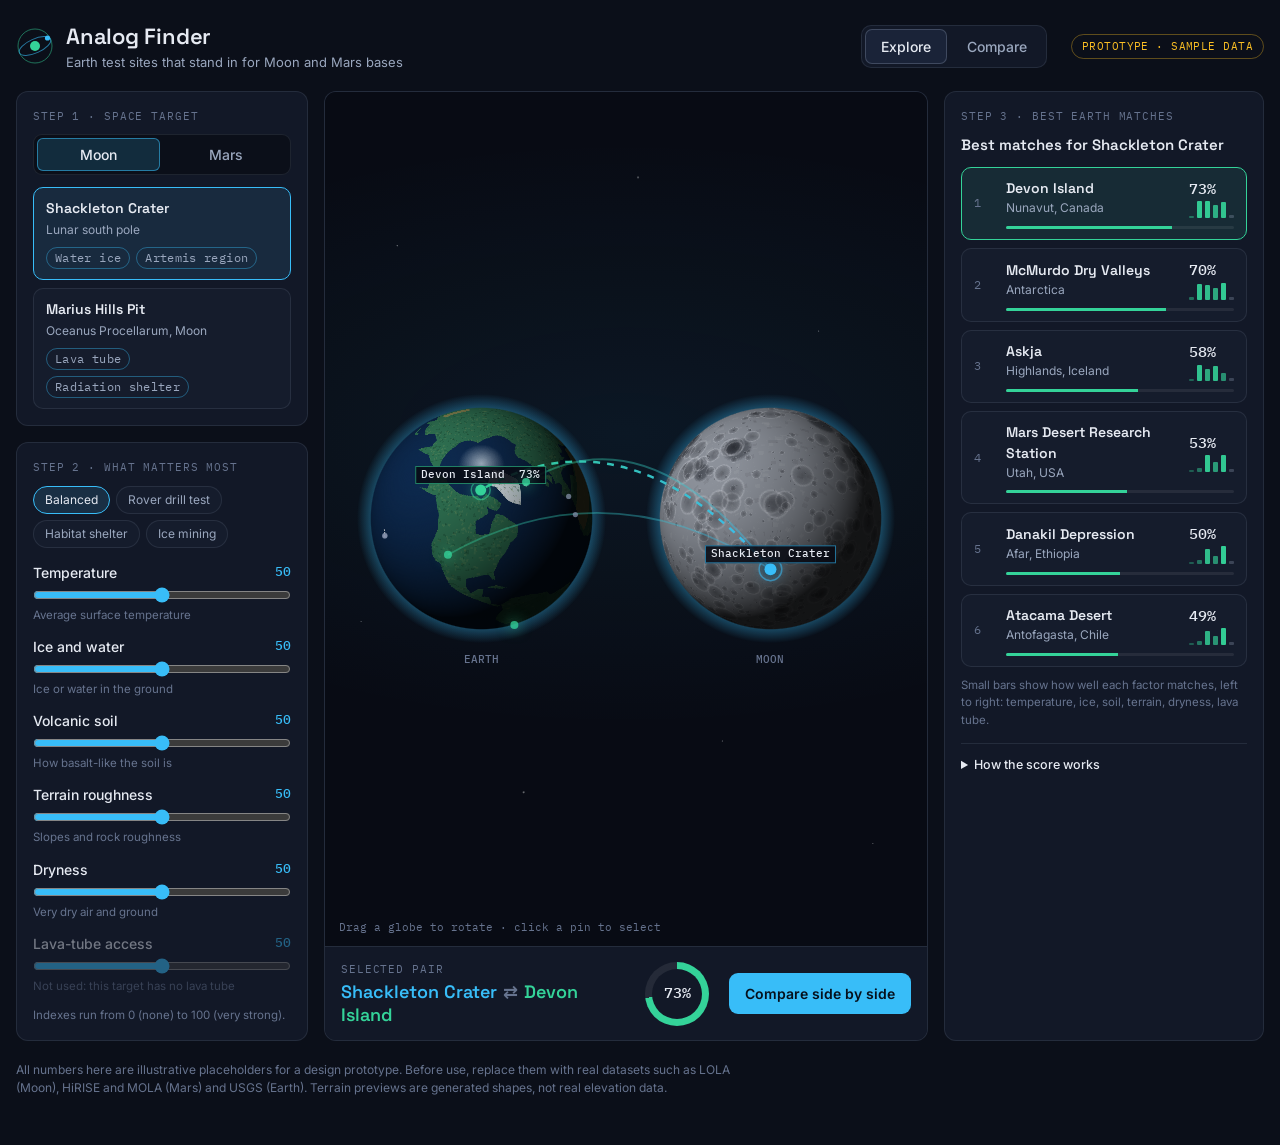
==== ASTRA UI prototype/index.html @ 9b36646b "build analog logic" ====
<!doctype html>
<html lang="en">
<head>
  <meta charset="utf-8">
  <meta name="viewport" content="width=device-width, initial-scale=1, viewport-fit=cover">
  <title>Analog Finder · ASTRA</title>
  <meta name="description" content="Interactive prototype that ranks Earth analog test sites against Moon and Mars exploration targets, with weighted similarity scoring, 3D globes and a side-by-side comparison.">
  <meta name="theme-color" content="#0B0F19">

  <link rel="icon" href="assets/favicon.svg" type="image/svg+xml">
  <link rel="preconnect" href="https://fonts.googleapis.com">
  <link rel="preconnect" href="https://fonts.gstatic.com" crossorigin>
  <link rel="stylesheet" href="https://fonts.googleapis.com/css2?family=Inter:wght@400;500;600&family=Space+Grotesk:wght@500;600;700&family=IBM+Plex+Mono:wght@400;500&display=swap">

  <!-- Theme tokens, base styles and components are imported from here. -->
  <link rel="stylesheet" href="css/index.css">
</head>
<body>
  <div id="app" class="wrap mode-moon">
    <header class="top">
      <div class="brand">
        <svg width="38" height="38" viewBox="0 0 38 38" aria-hidden="true">
          <circle cx="19" cy="19" r="17" fill="none" stroke="#34D399" stroke-opacity=".5"/>
          <ellipse cx="19" cy="19" rx="17" ry="7" fill="none" stroke="#38BDF8" stroke-opacity=".6" transform="rotate(-24 19 19)"/>
          <circle cx="19" cy="19" r="5" fill="#34D399"/>
          <circle cx="31.5" cy="11" r="2.6" fill="#38BDF8"/>
        </svg>
        <div>
          <h1>Analog Finder</h1>
          <p>Earth test sites that stand in for Moon and Mars bases</p>
        </div>
      </div>

      <nav class="tabs" role="tablist" aria-label="Screens">
        <button role="tab" id="tabExplore" aria-selected="true">Explore</button>
        <button role="tab" id="tabCompare" aria-selected="false">Compare</button>
      </nav>

      <span class="pill">Prototype · sample data</span>
    </header>

    <main id="viewExplore" class="explore">
      <section class="panel p-targets" aria-label="Space target">
        <span class="eyebrow">Step 1 · Space target</span>
        <div class="seg" id="modeSeg" role="group" aria-label="Body">
          <button type="button" data-mode="moon" aria-pressed="true">Moon</button>
          <button type="button" data-mode="mars" aria-pressed="false">Mars</button>
        </div>
        <div class="targets" id="targetList"></div>
      </section>

      <section class="panel p-prio" aria-label="Priorities">
        <span class="eyebrow">Step 2 · What matters most</span>
        <div class="presets" id="presets"></div>
        <div id="sliders"></div>
        <p class="legend-note">Indexes run from 0 (none) to 100 (very strong).</p>
      </section>

      <section class="panel stage" aria-label="Earth and target globes">
        <div class="canvasbox" id="canvasbox">
          <canvas id="cvEarth" aria-label="Rotating Earth globe" role="img"></canvas>
          <canvas id="cvOther" aria-label="Rotating Moon or Mars globe" role="img"></canvas>
          <canvas id="overlay" aria-hidden="true"></canvas>
          <span class="hint">Drag a globe to rotate · click a pin to select</span>
        </div>
        <div class="pairbar">
          <div class="pair-names">
            <span class="eyebrow">Selected pair</span>
            <p id="pairNames"></p>
          </div>
          <div class="ring" id="pairRing"><span id="pairScore">0%</span></div>
          <button type="button" class="cta" id="openCompare">Compare side by side</button>
        </div>
      </section>

      <section class="panel p-results" aria-label="Ranked Earth matches">
        <span class="eyebrow">Step 3 · Best Earth matches</span>
        <h2 id="resTitle">Ranked sites</h2>
        <ol id="resultList"></ol>
        <p class="fp-key">Small bars show how well each factor matches, left to right: temperature, ice, soil, terrain, dryness, lava tube.</p>
        <details class="how">
          <summary>How the score works</summary>
          <ul>
            <li>Each factor becomes a bounded distance between 0 and 1, using a documented cap.</li>
            <li>Temperature uses a 200 °C cap; the 0–100 factors use their own 100-point scale.</li>
            <li>Similarity = 100 × (1 − weighted mean distance). Your sliders set the weights.</li>
            <li>Missing or non-comparable factors are excluded and the remaining weights are renormalised; coverage is reported separately.</li>
            <li>Lava-tube access is only counted when the selected target has a mapped tube or pit.</li>
            <li>Confidence combines coverage, documentation quality and cross-body comparability. It is not the same thing as similarity.</li>
            <li>Earth's gravity, air and magnetic field are not modeled. No site can match them.</li>
          </ul>
        </details>
      </section>
    </main>

    <main id="viewCompare" hidden></main>

    <p class="foot">
      All numbers here are illustrative placeholders for a design prototype. Before use, replace them with real
      datasets such as LOLA (Moon), HiRISE and MOLA (Mars) and USGS (Earth). Terrain previews are generated
      shapes, not real elevation data.
    </p>
  </div>

  <script type="module" src="js/main.js"></script>
</body>
</html>
---- ASTRA UI prototype/css/index.css ----
/* ------------------------------------------------------------------
   Stylesheet entry point.
   Load order matters: tokens → base → layout → components → screens.
   Add new screen styles as their own file and import them here.
   ------------------------------------------------------------------ */
@import url('tokens.css');
@import url('base.css');
@import url('layout.css');
@import url('components.css');
@import url('compare.css');
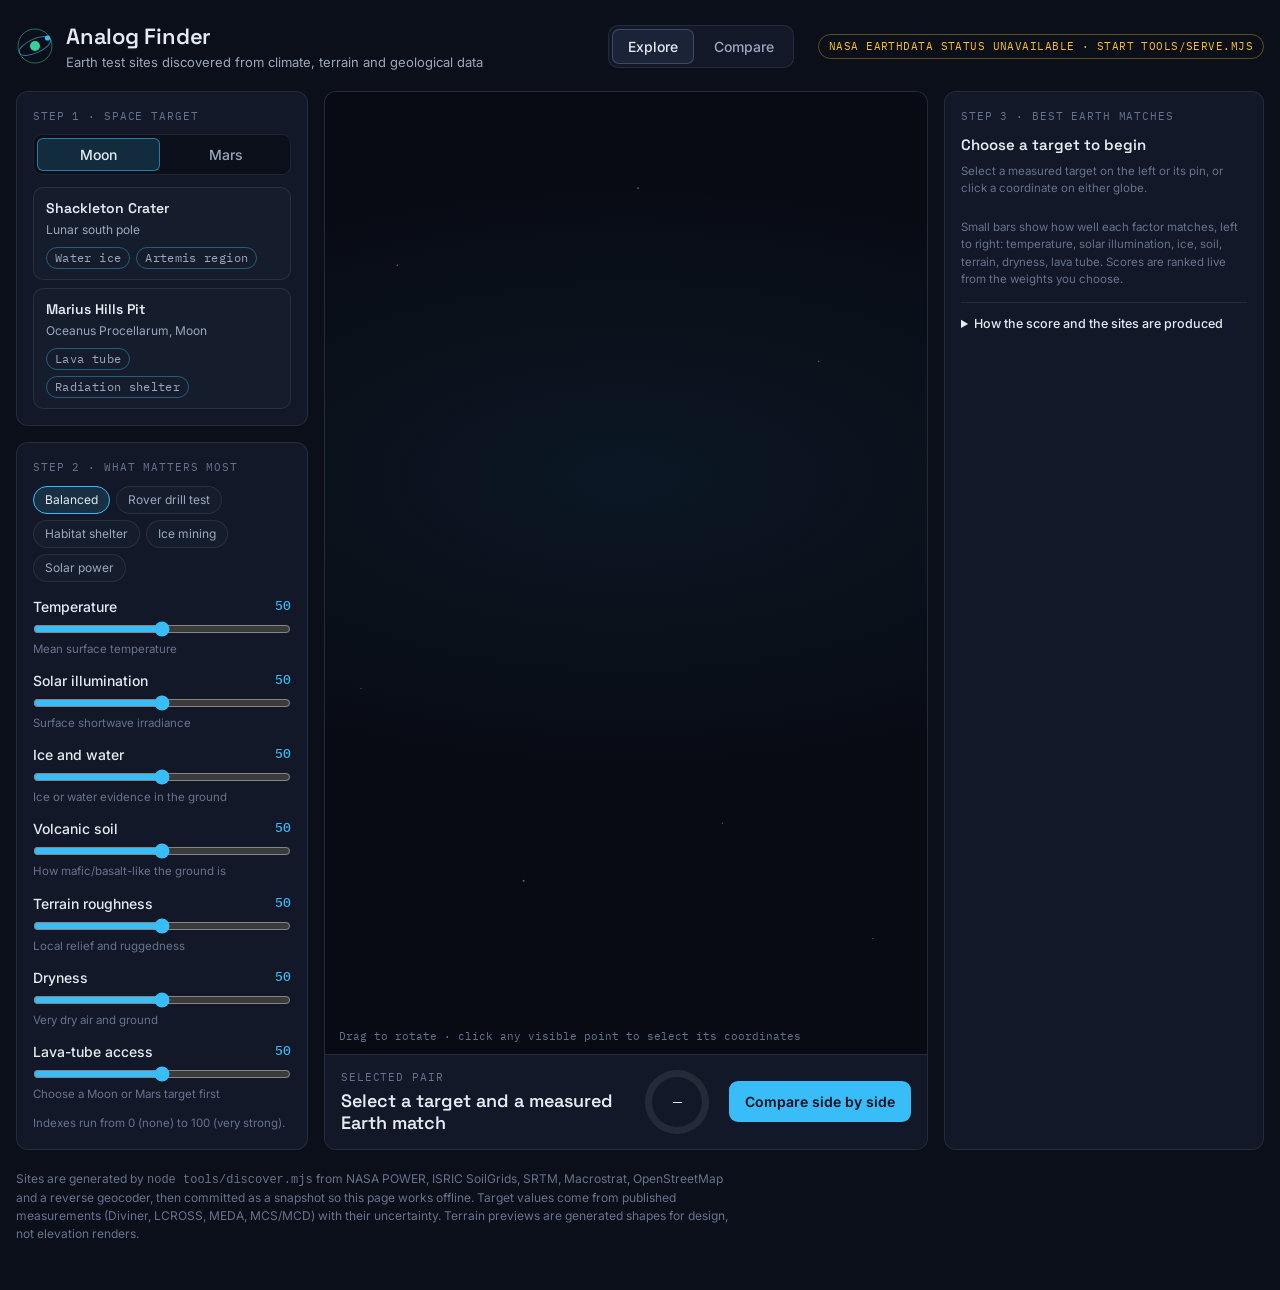
==== commit f11aff8a: "update analogy algorithm" ====
--- a/ASTRA UI prototype/index.html
+++ b/ASTRA UI prototype/index.html
@@ -4,7 +4,7 @@
   <meta charset="utf-8">
   <meta name="viewport" content="width=device-width, initial-scale=1, viewport-fit=cover">
   <title>Analog Finder · ASTRA</title>
-  <meta name="description" content="Interactive prototype that ranks Earth analog test sites against Moon and Mars exploration targets, with weighted similarity scoring, 3D globes and a side-by-side comparison.">
+  <meta name="description" content="Discovers Earth analog test sites for Moon and Mars exploration targets from real climate, terrain, soil and geological data, with weighted similarity, propagated uncertainty and the differences no Earth site can replicate.">
   <meta name="theme-color" content="#0B0F19">
 
   <link rel="icon" href="assets/favicon.svg" type="image/svg+xml">
@@ -27,7 +27,7 @@
         </svg>
         <div>
           <h1>Analog Finder</h1>
-          <p>Earth test sites that stand in for Moon and Mars bases</p>
+          <p>Earth test sites discovered from climate, terrain and geological data</p>
         </div>
       </div>
 
@@ -36,7 +36,7 @@
         <button role="tab" id="tabCompare" aria-selected="false">Compare</button>
       </nav>
 
-      <span class="pill">Prototype · sample data</span>
+      <span class="pill" id="authStatus" aria-live="polite">NASA Earthdata · checking configuration</span>
     </header>
 
     <main id="viewExplore" class="explore">
@@ -61,7 +61,7 @@
           <canvas id="cvEarth" aria-label="Rotating Earth globe" role="img"></canvas>
           <canvas id="cvOther" aria-label="Rotating Moon or Mars globe" role="img"></canvas>
           <canvas id="overlay" aria-hidden="true"></canvas>
-          <span class="hint">Drag a globe to rotate · click a pin to select</span>
+          <span class="hint">Drag to rotate · click any visible point to select its coordinates</span>
         </div>
         <div class="pairbar">
           <div class="pair-names">
@@ -76,18 +76,21 @@
       <section class="panel p-results" aria-label="Ranked Earth matches">
         <span class="eyebrow">Step 3 · Best Earth matches</span>
         <h2 id="resTitle">Ranked sites</h2>
+        <p class="resmeta" id="resMeta"></p>
         <ol id="resultList"></ol>
-        <p class="fp-key">Small bars show how well each factor matches, left to right: temperature, ice, soil, terrain, dryness, lava tube.</p>
+        <p class="fp-key">Small bars show how well each factor matches, left to right: temperature, solar illumination, ice, soil, terrain, dryness, lava tube. Scores are ranked live from the weights you choose.</p>
         <details class="how">
-          <summary>How the score works</summary>
+          <summary>How the score and the sites are produced</summary>
           <ul>
-            <li>Each factor becomes a bounded distance between 0 and 1, using a documented cap.</li>
-            <li>Temperature uses a 200 °C cap; the 0–100 factors use their own 100-point scale.</li>
+            <li>The Earth is divided into a land grid. Every cell gets a climate screen from NASA POWER / MERRA-2. The best cells per target are then validated with SRTM relief, SoilGrids texture, Macrostrat geology, OSM cave entrances and a reverse geocoder.</li>
+            <li>No analog site is predefined. Place names are labels from a reverse geocoder; every factor value comes from the dataset named in the evidence trail.</li>
+            <li>Each factor becomes a bounded distance between 0 and 1, using a documented cap. Temperature uses 200 °C, solar irradiance 12 kWh/m²/day, and the 0–100 indexes use their own scale.</li>
             <li>Similarity = 100 × (1 − weighted mean distance). Your sliders set the weights.</li>
             <li>Missing or non-comparable factors are excluded and the remaining weights are renormalised; coverage is reported separately.</li>
-            <li>Lava-tube access is only counted when the selected target has a mapped tube or pit.</li>
+            <li>Lava-tube access is only counted when the selected target has a mapped tube or pit, and it is a capability proxy, not a surveyed cave.</li>
             <li>Confidence combines coverage, documentation quality and cross-body comparability. It is not the same thing as similarity.</li>
-            <li>Earth's gravity, air and magnetic field are not modeled. No site can match them.</li>
+            <li>Uncertainty is propagated from the target and site measurement errors. The ± value and the 95 % interval describe the score, not the quality of the site.</li>
+            <li>Gravity, vacuum, radiation, magnetic field, day length and atmosphere cannot be reproduced by choosing a different Earth site. The Compare screen lists them explicitly.</li>
           </ul>
         </details>
       </section>
@@ -96,9 +99,10 @@
     <main id="viewCompare" hidden></main>
 
     <p class="foot">
-      All numbers here are illustrative placeholders for a design prototype. Before use, replace them with real
-      datasets such as LOLA (Moon), HiRISE and MOLA (Mars) and USGS (Earth). Terrain previews are generated
-      shapes, not real elevation data.
+      Sites are generated by <code>node tools/discover.mjs</code> from NASA POWER, ISRIC SoilGrids, SRTM,
+      Macrostrat, OpenStreetMap and a reverse geocoder, then committed as a snapshot so this page works offline.
+      Target values come from published measurements (Diviner, LCROSS, MEDA, MCS/MCD) with their uncertainty.
+      Terrain previews are generated shapes for design, not elevation renders.
     </p>
   </div>
 
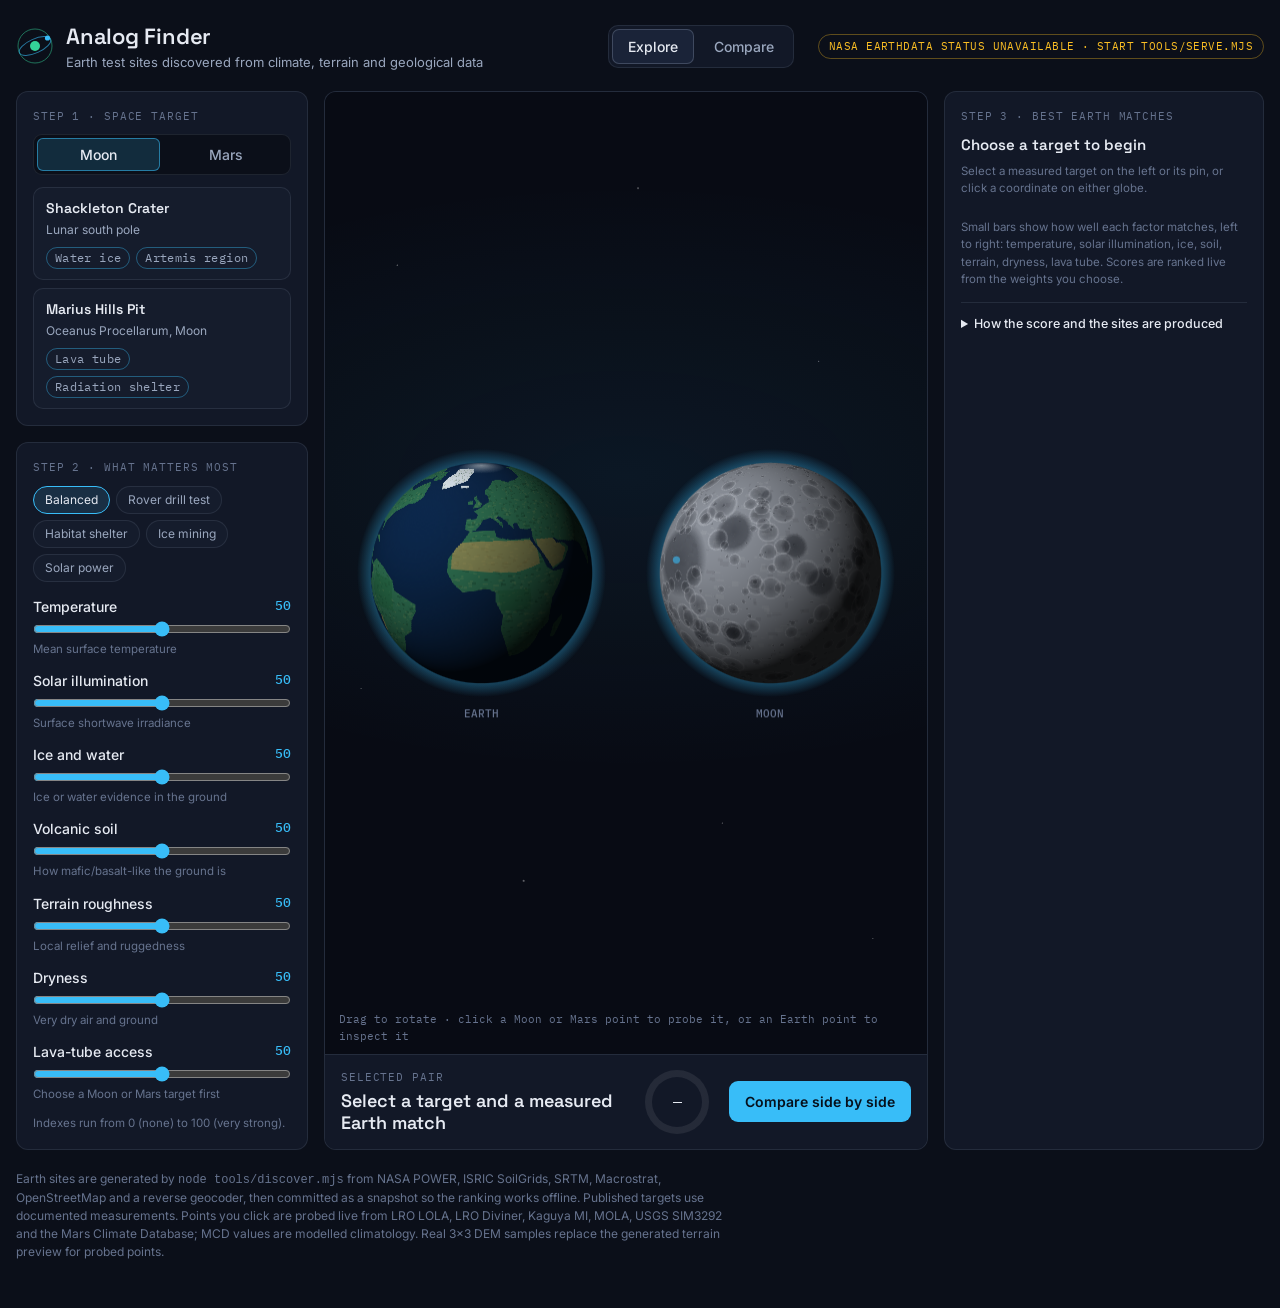
==== commit d1f3f927: "Add live Moon/Mars point probes with evidence UI Probe any clicked lunar or Martian coordinate throu" ====
--- a/ASTRA UI prototype/index.html
+++ b/ASTRA UI prototype/index.html
@@ -61,7 +61,7 @@
           <canvas id="cvEarth" aria-label="Rotating Earth globe" role="img"></canvas>
           <canvas id="cvOther" aria-label="Rotating Moon or Mars globe" role="img"></canvas>
           <canvas id="overlay" aria-hidden="true"></canvas>
-          <span class="hint">Drag to rotate · click any visible point to select its coordinates</span>
+          <span class="hint">Drag to rotate · click a Moon or Mars point to probe it, or an Earth point to inspect it</span>
         </div>
         <div class="pairbar">
           <div class="pair-names">
@@ -71,6 +71,7 @@
           <div class="ring" id="pairRing"><span id="pairScore">0%</span></div>
           <button type="button" class="cta" id="openCompare">Compare side by side</button>
         </div>
+        <section class="imagery" id="imagery" aria-live="polite" aria-label="Satellite imagery" hidden></section>
       </section>
 
       <section class="panel p-results" aria-label="Ranked Earth matches">
@@ -82,8 +83,11 @@
         <details class="how">
           <summary>How the score and the sites are produced</summary>
           <ul>
-            <li>The Earth is divided into a land grid. Every cell gets a climate screen from NASA POWER / MERRA-2. The best cells per target are then validated with SRTM relief, SoilGrids texture, Macrostrat geology, OSM cave entrances and a reverse geocoder.</li>
+            <li>The Earth is divided into a land grid. Every cell gets a climate screen from NASA POWER / MERRA-2. The best cells per target are then validated with SRTM relief, SoilGrids texture, Macrostrat geology and a reverse geocoder; OSM cave entrances are used where the service responds.</li>
             <li>No analog site is predefined. Place names are labels from a reverse geocoder; every factor value comes from the dataset named in the evidence trail.</li>
+            <li>Clicking any visible point on the Moon or Mars globe probes that exact coordinate through the server: LRO LOLA relief, LRO Diviner hourly temperatures, Kaguya MI FeO, MOLA relief, USGS SIM3292 geology and the Mars Climate Database. The measured values enter the same seven-factor model as a published target.</li>
+            <li>Mars Climate Database values are a model climatology, not surface-station measurements, and the interface labels them that way. Seasonal spread is shown separately and is not a published model error.</li>
+            <li>If a product fails, is outside its coverage, or is not connected, that factor is returned as unavailable, excluded from the score and listed as a warning. Missing data is never replaced by a latitude guess or a synthetic value.</li>
             <li>Each factor becomes a bounded distance between 0 and 1, using a documented cap. Temperature uses 200 °C, solar irradiance 12 kWh/m²/day, and the 0–100 indexes use their own scale.</li>
             <li>Similarity = 100 × (1 − weighted mean distance). Your sliders set the weights.</li>
             <li>Missing or non-comparable factors are excluded and the remaining weights are renormalised; coverage is reported separately.</li>
@@ -99,10 +103,11 @@
     <main id="viewCompare" hidden></main>
 
     <p class="foot">
-      Sites are generated by <code>node tools/discover.mjs</code> from NASA POWER, ISRIC SoilGrids, SRTM,
-      Macrostrat, OpenStreetMap and a reverse geocoder, then committed as a snapshot so this page works offline.
-      Target values come from published measurements (Diviner, LCROSS, MEDA, MCS/MCD) with their uncertainty.
-      Terrain previews are generated shapes for design, not elevation renders.
+      Earth sites are generated by <code>node tools/discover.mjs</code> from NASA POWER, ISRIC SoilGrids, SRTM,
+      Macrostrat, OpenStreetMap and a reverse geocoder, then committed as a snapshot so the ranking works offline.
+      Published targets use documented measurements. Points you click are probed live from LRO LOLA, LRO Diviner,
+      Kaguya MI, MOLA, USGS SIM3292 and the Mars Climate Database; MCD values are modelled climatology.
+      Real 3×3 DEM samples replace the generated terrain preview for probed points.
     </p>
   </div>
 
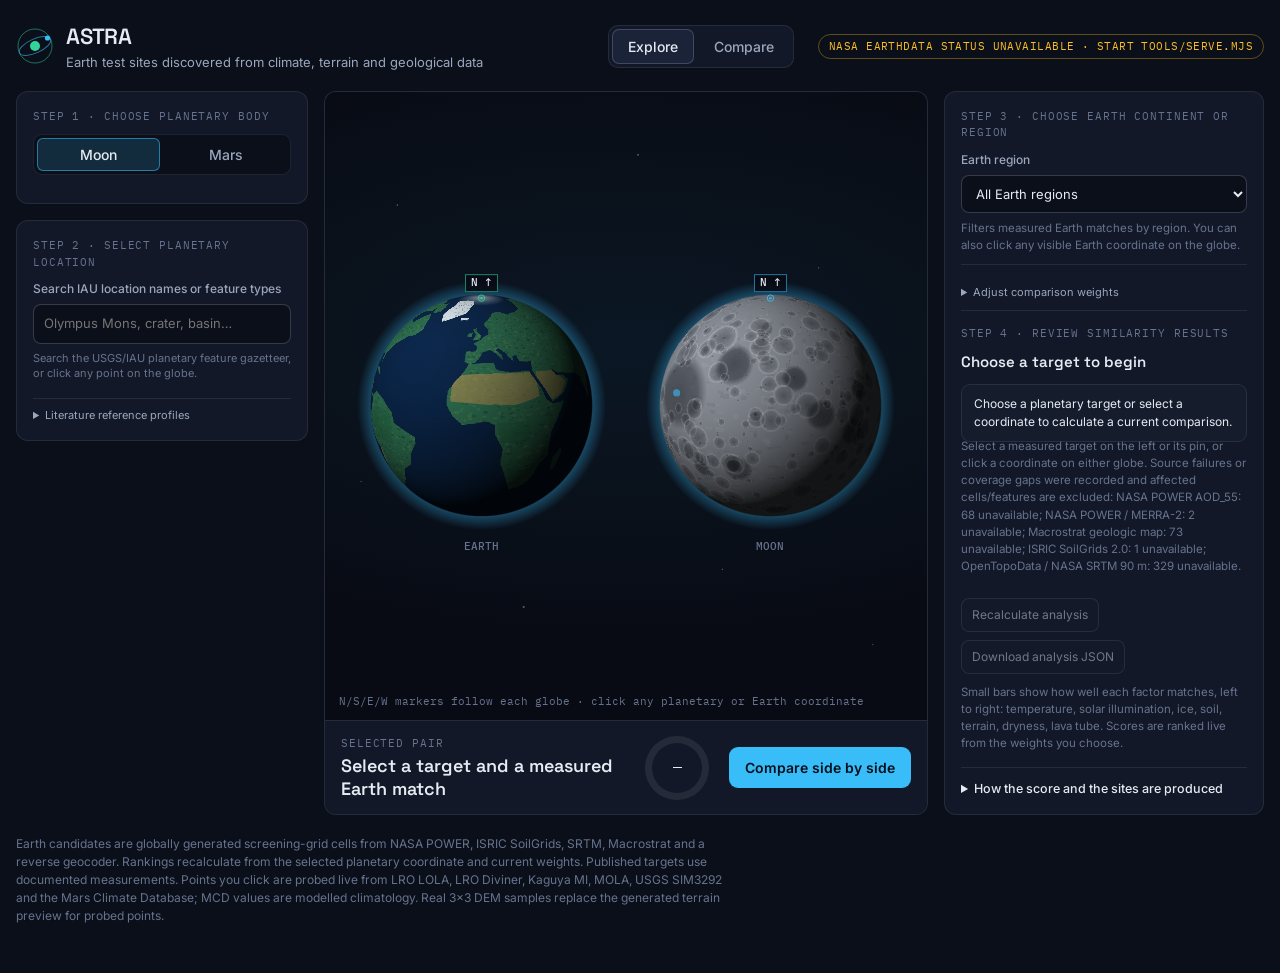
==== commit ee0036fa: "add images level analysis of regions" ====
--- a/ASTRA UI prototype/index.html
+++ b/ASTRA UI prototype/index.html
@@ -3,7 +3,7 @@
 <head>
   <meta charset="utf-8">
   <meta name="viewport" content="width=device-width, initial-scale=1, viewport-fit=cover">
-  <title>Analog Finder · ASTRA</title>
+  <title>ASTRA &middot; ATLAS</title>
   <meta name="description" content="Discovers Earth analog test sites for Moon and Mars exploration targets from real climate, terrain, soil and geological data, with weighted similarity, propagated uncertainty and the differences no Earth site can replicate.">
   <meta name="theme-color" content="#0B0F19">
 
@@ -26,7 +26,7 @@
           <circle cx="31.5" cy="11" r="2.6" fill="#38BDF8"/>
         </svg>
         <div>
-          <h1>Analog Finder</h1>
+          <h1>ASTRA</h1>
           <p>Earth test sites discovered from climate, terrain and geological data</p>
         </div>
       </div>
@@ -40,28 +40,31 @@
     </header>
 
     <main id="viewExplore" class="explore">
-      <section class="panel p-targets" aria-label="Space target">
-        <span class="eyebrow">Step 1 · Space target</span>
+      <section class="panel p-body" aria-label="Planetary body">
+        <span class="eyebrow">Step 1 · Choose planetary body</span>
         <div class="seg" id="modeSeg" role="group" aria-label="Body">
           <button type="button" data-mode="moon" aria-pressed="true">Moon</button>
           <button type="button" data-mode="mars" aria-pressed="false">Mars</button>
         </div>
-        <div class="targets" id="targetList"></div>
       </section>
 
-      <section class="panel p-prio" aria-label="Priorities">
-        <span class="eyebrow">Step 2 · What matters most</span>
-        <div class="presets" id="presets"></div>
-        <div id="sliders"></div>
-        <p class="legend-note">Indexes run from 0 (none) to 100 (very strong).</p>
+      <section class="panel p-targets" aria-label="Planetary location">
+        <span class="eyebrow">Step 2 · Select planetary location</span>
+        <label class="location-label" for="planetLocationSearch">Search IAU location names or feature types</label>
+        <input id="planetLocationSearch" class="location-search" type="search" minlength="2" maxlength="80" autocomplete="off" placeholder="Olympus Mons, crater, basin…" aria-describedby="planetLocationStatus">
+        <p id="planetLocationStatus" class="location-status" role="status">Search the USGS/IAU planetary feature gazetteer, or click any point on the globe.</p>
+        <div id="planetLocationResults" class="planet-location-results" aria-label="Named planetary locations"></div>
+        <details class="preset-locations"><summary>Literature reference profiles</summary>
+        <div class="targets" id="targetList"></div>
+        </details>
       </section>
 
       <section class="panel stage" aria-label="Earth and target globes">
         <div class="canvasbox" id="canvasbox">
-          <canvas id="cvEarth" aria-label="Rotating Earth globe" role="img"></canvas>
-          <canvas id="cvOther" aria-label="Rotating Moon or Mars globe" role="img"></canvas>
+          <canvas id="cvEarth" aria-label="Rotating Earth globe with north, south, east, and west markers" role="img"></canvas>
+          <canvas id="cvOther" aria-label="Rotating Moon or Mars globe with north, south, east, and west markers" role="img"></canvas>
           <canvas id="overlay" aria-hidden="true"></canvas>
-          <span class="hint">Drag to rotate · click a Moon or Mars point to probe it, or an Earth point to inspect it</span>
+          <span class="hint">N/S/E/W markers follow each globe · click any planetary or Earth coordinate</span>
         </div>
         <div class="pairbar">
           <div class="pair-names">
@@ -75,15 +78,41 @@
       </section>
 
       <section class="panel p-results" aria-label="Ranked Earth matches">
-        <span class="eyebrow">Step 3 · Best Earth matches</span>
+        <section class="earth-region-step" aria-label="Earth search region">
+          <span class="eyebrow">Step 3 · Choose Earth continent or region</span>
+          <label for="earthRegion">Earth region</label>
+          <select id="earthRegion" class="region-select">
+            <option value="all">All Earth regions</option>
+            <option value="Africa">Africa</option>
+            <option value="Asia">Asia</option>
+            <option value="Europe">Europe</option>
+            <option value="North America">North America</option>
+            <option value="South America">South America</option>
+            <option value="Oceania">Oceania</option>
+            <option value="Antarctica">Antarctica</option>
+          </select>
+          <p class="cap">Filters measured Earth matches by region. You can also click any visible Earth coordinate on the globe.</p>
+        </section>
+        <details class="weight-options">
+          <summary>Adjust comparison weights</summary>
+          <div class="presets" id="presets"></div>
+          <div id="sliders"></div>
+          <p class="legend-note">Indexes run from 0 (none) to 100 (very strong).</p>
+        </details>
+        <span class="eyebrow step-four">Step 4 · Review similarity results</span>
         <h2 id="resTitle">Ranked sites</h2>
+        <p id="resOverview" class="result-overview" aria-live="polite">Choose a planetary target to calculate a current comparison.</p>
         <p class="resmeta" id="resMeta"></p>
         <ol id="resultList"></ol>
+        <div class="analysis-actions" aria-label="Analysis actions">
+          <button type="button" id="rerunAnalysis">Recalculate analysis</button>
+          <button type="button" id="exportAnalysis" disabled>Download analysis JSON</button>
+        </div>
         <p class="fp-key">Small bars show how well each factor matches, left to right: temperature, solar illumination, ice, soil, terrain, dryness, lava tube. Scores are ranked live from the weights you choose.</p>
         <details class="how">
           <summary>How the score and the sites are produced</summary>
           <ul>
-            <li>The Earth is divided into a land grid. Every cell gets a climate screen from NASA POWER / MERRA-2. The best cells per target are then validated with SRTM relief, SoilGrids texture, Macrostrat geology and a reverse geocoder; OSM cave entrances are used where the service responds.</li>
+            <li>Earth screening cells come from a target-independent global land grid. NASA POWER climate is retrieved first; cells are then enriched with SRTM relief, SoilGrids texture, Macrostrat geology and reverse-geocoded labels where available. A missing source is shown as unavailable and never replaced with a guessed value.</li>
             <li>No analog site is predefined. Place names are labels from a reverse geocoder; every factor value comes from the dataset named in the evidence trail.</li>
             <li>Clicking any visible point on the Moon or Mars globe probes that exact coordinate through the server: LRO LOLA relief, LRO Diviner hourly temperatures, Kaguya MI FeO, MOLA relief, USGS SIM3292 geology and the Mars Climate Database. The measured values enter the same seven-factor model as a published target.</li>
             <li>Mars Climate Database values are a model climatology, not surface-station measurements, and the interface labels them that way. Seasonal spread is shown separately and is not a published model error.</li>
@@ -103,8 +132,8 @@
     <main id="viewCompare" hidden></main>
 
     <p class="foot">
-      Earth sites are generated by <code>node tools/discover.mjs</code> from NASA POWER, ISRIC SoilGrids, SRTM,
-      Macrostrat, OpenStreetMap and a reverse geocoder, then committed as a snapshot so the ranking works offline.
+      Earth candidates are globally generated screening-grid cells from NASA POWER, ISRIC SoilGrids, SRTM,
+      Macrostrat and a reverse geocoder. Rankings recalculate from the selected planetary coordinate and current weights.
       Published targets use documented measurements. Points you click are probed live from LRO LOLA, LRO Diviner,
       Kaguya MI, MOLA, USGS SIM3292 and the Mars Climate Database; MCD values are modelled climatology.
       Real 3×3 DEM samples replace the generated terrain preview for probed points.
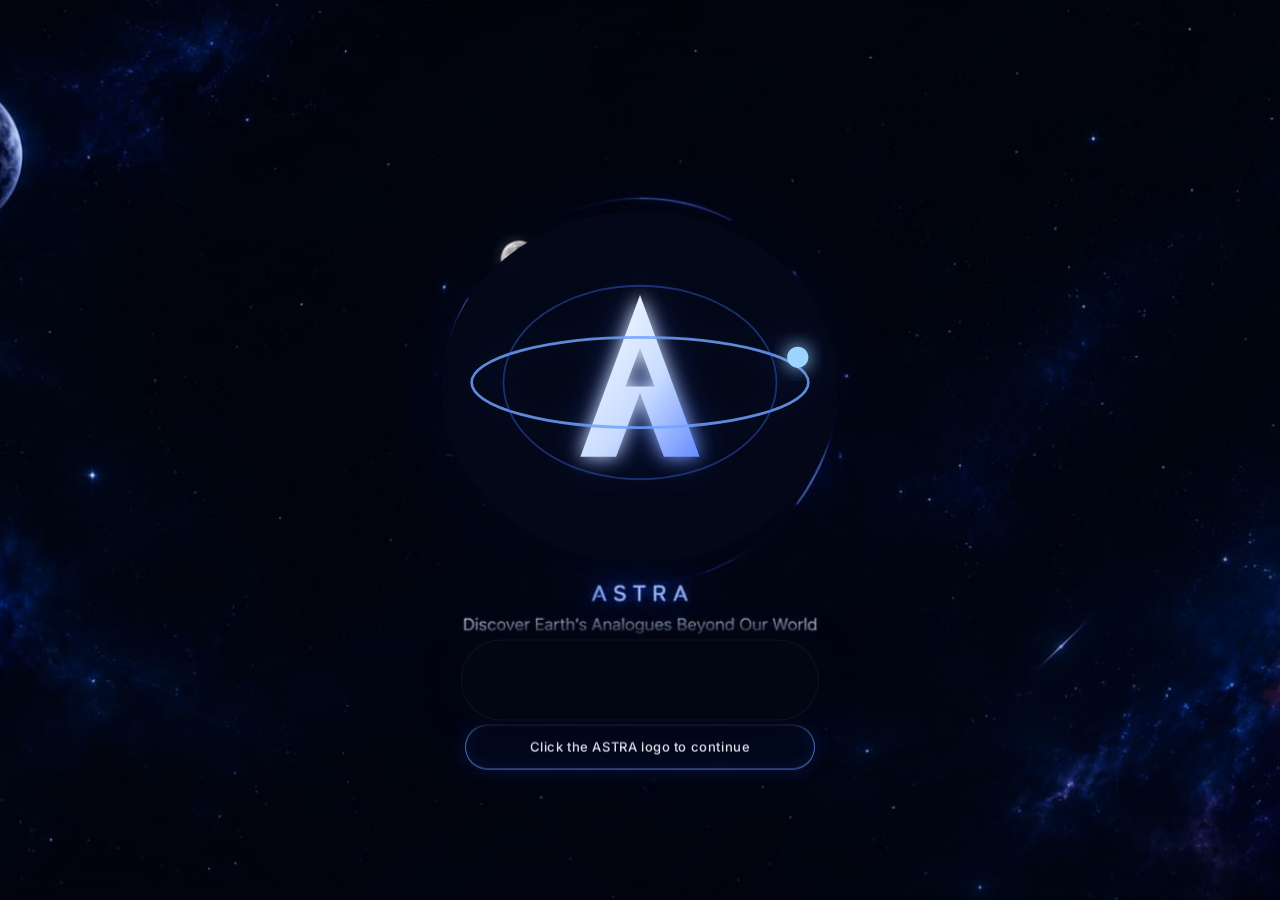
==== commit 5dc647b5: "Add landing page" ====
--- a/ASTRA UI prototype/index.html
+++ b/ASTRA UI prototype/index.html
@@ -15,8 +15,37 @@
   <!-- Theme tokens, base styles and components are imported from here. -->
   <link rel="stylesheet" href="css/index.css">
 </head>
-<body>
-  <div id="app" class="wrap mode-moon">
+<body class="landing-active">
+  <section id="landing-screen" class="landing-screen" aria-label="ASTRA welcome screen">
+    <img class="landing-art" src="assets/landing-background.jpeg" alt="">
+    <h1 class="visually-hidden">ASTRA - Planetary Analog Discovery System</h1>
+    <span class="landing-logo-mask" aria-hidden="true"></span>
+    <span class="landing-prompt-mask" aria-hidden="true"></span>
+    <button class="landing-logo-button" type="button" aria-label="Open the ASTRA dashboard from the logo">
+      <svg class="landing-brand-mark" viewBox="0 0 280 240" aria-hidden="true">
+        <defs>
+          <linearGradient id="astra-mark-fill" x1="0" y1="0" x2="1" y2="1">
+            <stop offset="0" stop-color="#ffffff"/>
+            <stop offset=".58" stop-color="#c9dcff"/>
+            <stop offset="1" stop-color="#668cff"/>
+          </linearGradient>
+          <filter id="astra-mark-glow" x="-60%" y="-60%" width="220%" height="220%">
+            <feGaussianBlur stdDeviation="7" result="blur"/>
+            <feMerge><feMergeNode in="blur"/><feMergeNode in="SourceGraphic"/></feMerge>
+          </filter>
+        </defs>
+        <path d="M140 54 185 176h-27l-18-48-18 48H95z M140 94l11 29h-22z" fill="url(#astra-mark-fill)" fill-rule="evenodd" filter="url(#astra-mark-glow)"/>
+        <g class="landing-logo-orbit">
+          <ellipse cx="140" cy="120" rx="127" ry="34" fill="none" stroke="#70a2ff" stroke-width="2" opacity=".84"/>
+          <circle cx="259" cy="101" r="8" fill="#9bd5ff" filter="url(#astra-mark-glow)"/>
+        </g>
+        <ellipse cx="140" cy="120" rx="103" ry="73" fill="none" stroke="#426dff" stroke-width="1.4" opacity=".38"/>
+      </svg>
+    </button>
+    <button class="landing-next" type="button">Click the ASTRA logo to continue</button>
+  </section>
+
+  <div id="app" class="wrap mode-moon" hidden>
     <header class="top">
       <div class="brand">
         <svg width="38" height="38" viewBox="0 0 38 38" aria-hidden="true">
--- a/ASTRA UI prototype/css/index.css
+++ b/ASTRA UI prototype/css/index.css
@@ -8,3 +8,4 @@
 @import url('layout.css');
 @import url('components.css');
 @import url('compare.css');
+@import url('landing.css');
